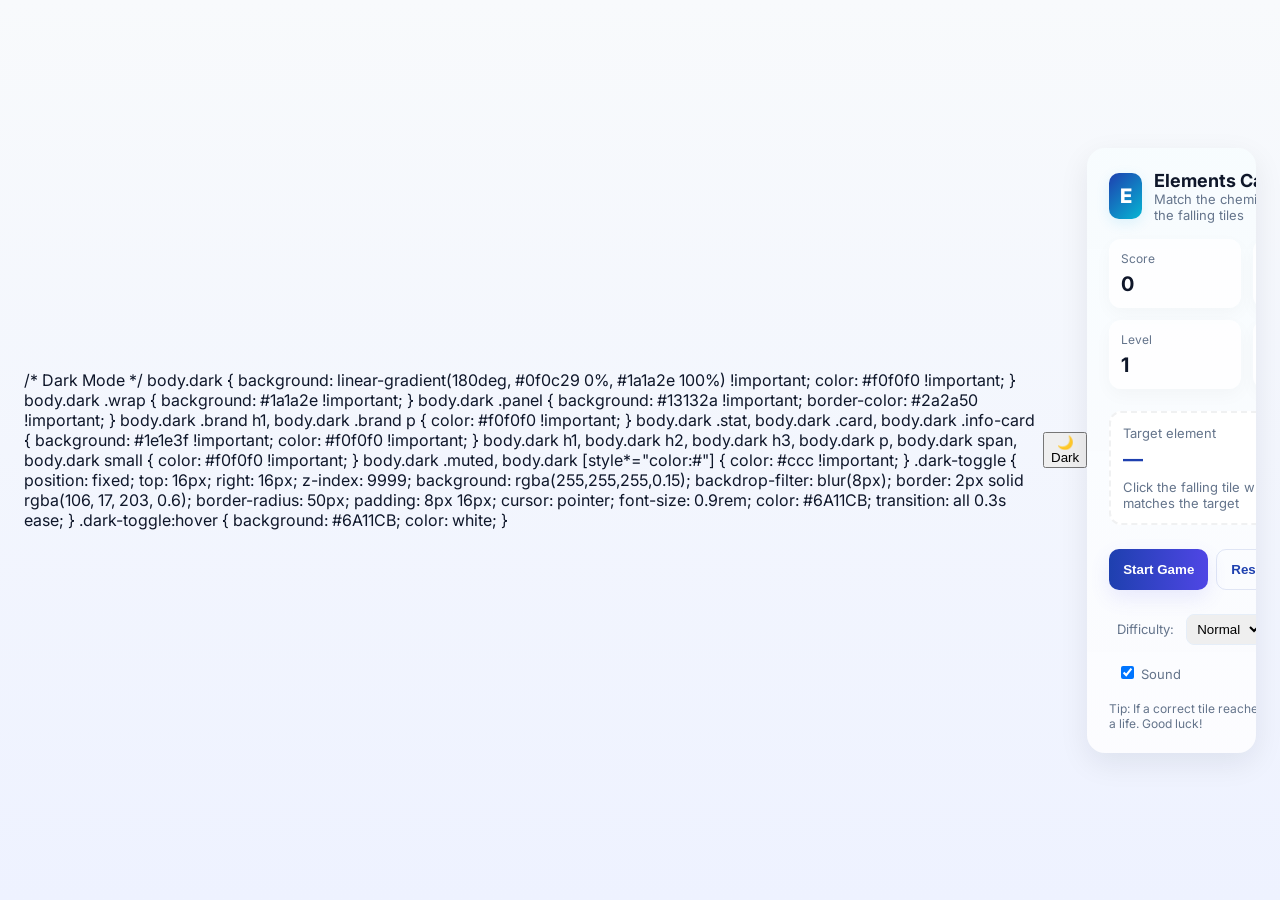
==== atom.html @ 9098b1c4 "Add dark mode toggle functionality to atom.html" ====
<!-- Save as physics-elements-game.html -->
<!DOCTYPE html>
<html lang="en">
<head>
  <meta charset="utf-8" />
  <meta name="viewport" content="width=device-width,initial-scale=1" />
  <title>Elements Catcher — STEM Game</title>

  <!-- Google font -->
  <link href="https://fonts.googleapis.com/css2?family=Inter:wght@400;600;700&display=swap" rel="stylesheet">
/* Dark Mode */
body.dark { background: linear-gradient(180deg, #0f0c29 0%, #1a1a2e 100%) !important; color: #f0f0f0 !important; }
body.dark .wrap { background: #1a1a2e !important; }
body.dark .panel { background: #13132a !important; border-color: #2a2a50 !important; }
body.dark .brand h1, body.dark .brand p { color: #f0f0f0 !important; }
body.dark .stat, body.dark .card, body.dark .info-card { background: #1e1e3f !important; color: #f0f0f0 !important; }
body.dark h1, body.dark h2, body.dark h3, body.dark p, body.dark span, body.dark small { color: #f0f0f0 !important; }
body.dark .muted, body.dark [style*="color:#"] { color: #ccc !important; }

.dark-toggle {
  position: fixed;
  top: 16px;
  right: 16px;
  z-index: 9999;
  background: rgba(255,255,255,0.15);
  backdrop-filter: blur(8px);
  border: 2px solid rgba(106, 17, 203, 0.6);
  border-radius: 50px;
  padding: 8px 16px;
  cursor: pointer;
  font-size: 0.9rem;
  color: #6A11CB;
  transition: all 0.3s ease;
}
.dark-toggle:hover { background: #6A11CB; color: white; }
 <style>
  :root{
    --bg:#f7fafc;
    --card:#ffffff;
    --primary:#1e40af;
    --accent:#06b6d4;
    --success:#16a34a;
    --danger:#ef4444;
    --muted:#64748b;
    --glass: rgba(255,255,255,0.8);
    --radius:14px;
  }
  *{box-sizing:border-box}
  body{
    margin:0;
    font-family:Inter,system-ui,Segoe UI,Roboto,sans-serif;
    background: linear-gradient(180deg,#f8fafc 0%, #eef2ff 100%);
    color:#0f172a;
    -webkit-font-smoothing:antialiased;
    -moz-osx-font-smoothing:grayscale;
    min-height:100vh;
    display:flex;
    align-items:center;
    justify-content:center;
    padding:24px;
  }

  .wrap{
    width:100%;
    max-width:1080px;
    background:var(--card);
    border-radius:18px;
    box-shadow:0 10px 30px rgba(16,24,40,0.08);
    overflow:hidden;
    display:grid;
    grid-template-columns: 320px 1fr;
    min-height:560px;
    animation: fadeIn 0.8s ease;
  }

  /* Left panel (info + controls) */
  .panel{
    padding:22px;
    background: linear-gradient(180deg, rgba(14,165,233,0.03), rgba(99,102,241,0.02));
    border-right:1px solid rgba(15,23,42,0.03);
    display:flex;
    flex-direction:column;
    gap:16px;
  }

  .brand{
    display:flex;
    gap:12px;
    align-items:center;
  }
  .logo {
    width:46px;
    height:46px;
    border-radius:10px;
    background:linear-gradient(135deg,var(--primary),var(--accent));
    display:flex;align-items:center;justify-content:center;color:white;font-weight:800;
    box-shadow:0 4px 14px rgba(14,165,233,0.12);
    font-size:20px;
    animation: pulse 2s infinite;
  }
  .brand h1{font-size:18px;margin:0}
  .brand p{margin:0;color:var(--muted);font-size:13px}

  .stats{
    display:grid;
    grid-template-columns:1fr 1fr;
    gap:12px;
  }
  .stat{
    background:var(--glass);
    padding:12px;border-radius:12px;
    box-shadow:0 6px 18px rgba(2,6,23,0.03);
    transition: transform 0.3s;
  }
  .stat:hover { transform: scale(1.05); }
  .stat small{display:block;color:var(--muted);font-size:12px}
  .stat strong{display:block;font-size:20px;margin-top:6px}

  .targetBox{
    margin-top:6px;
    padding:12px;border-radius:12px;background:#fff;border:2px dashed rgba(15,23,42,0.06);
    animation: glow 2s infinite alternate;
  }
  .targetLabel{font-size:13px;color:var(--muted)}
  .targetName{font-weight:700;font-size:20px;margin-top:6px;color:var(--primary)}

  .controls{margin-top:auto;display:flex;gap:10px;flex-direction:column}
  .btn{
    border:0;padding:12px 14px;border-radius:10px;font-weight:600;cursor:pointer;
    background:linear-gradient(90deg,var(--primary),#4f46e5);color:white;
    box-shadow:0 8px 20px rgba(99,102,241,0.12);
    transition: transform 0.2s ease, box-shadow 0.2s ease;
  }
  .btn:hover{ transform: translateY(-3px); box-shadow:0 12px 22px rgba(99,102,241,0.25); }
  .btn.secondary{
    background:transparent;color:var(--primary);border:1px solid rgba(30,64,175,0.12);
    box-shadow:none;font-weight:600;
  }
  .small{
    font-size:13px;color:var(--muted);
    background:transparent;border-radius:8px;padding:8px;
  }

  /* Right panel (canvas area + game info) */
  .stage{
    padding:20px;
    display:flex;
    flex-direction:column;
    gap:12px;
  }
  .headerRow{display:flex;justify-content:space-between;align-items:center;gap:12px}
  .headerRow h2{margin:0;font-size:20px}
  .headerRow p{margin:0;color:var(--muted);font-size:13px}

  .canvasWrap{
    flex:1;
    display:flex;
    align-items:center;
    justify-content:center;
    border-radius:12px;
    background: linear-gradient(180deg,#ffffff, #fbfdff);
    border:1px solid rgba(2,6,23,0.03);
    position:relative;
    overflow:hidden;
    box-shadow: inset 0 0 15px rgba(0,0,0,0.05);
    transition: transform 0.3s ease;
  }
  .canvasWrap:hover { transform: scale(1.01); }

  canvas{
    width:100%;
    height:100%;
    max-width:1000px;
    max-height:520px;
    display:block;
  }

  .legend{
    display:flex;gap:10px;align-items:center;color:var(--muted);font-size:13px;
  }
  .badge{display:inline-flex;padding:6px 10px;border-radius:999px;background:#f1f5f9;color:#0f172a;font-weight:700}

  .footerNote{font-size:12px;color:var(--muted);margin-top:8px}

  /* Floating XP / Feedback */
  .floating-text {
    position: absolute;
    font-size: 16px;
    font-weight: bold;
    color: var(--success);
    animation: floatUp 1s ease forwards;
  }
  .floating-text.wrong { color: var(--danger); }

  /* Animations */
  @keyframes fadeIn {
    from { opacity:0; transform:translateY(20px); }
    to { opacity:1; transform:translateY(0); }
  }
  @keyframes glow {
    from { box-shadow:0 0 6px var(--accent); }
    to { box-shadow:0 0 18px var(--primary); }
  }
  @keyframes pulse {
    0%,100% { transform:scale(1); }
    50% { transform:scale(1.1); }
  }
  @keyframes floatUp {
    0% { transform:translateY(0); opacity:1; }
    100% { transform:translateY(-40px); opacity:0; }
  }
</style>

</head>
<body>
  <button class="dark-toggle" onclick="toggleDarkMode()" id="darkBtn">🌙 Dark</button>
  <div class="wrap" role="application" aria-label="Elements Catcher game">
    <!-- left panel -->
    <aside class="panel" aria-hidden="false">
      <div class="brand">
        <div class="logo">E</div>
        <div>
          <h1>Elements Catcher</h1>
          <p>Match the chemical symbol shown to the falling tiles</p>
        </div>
      </div>

      <div class="stats">
        <div class="stat">
          <small>Score</small>
          <strong id="score">0</strong>
        </div>
        <div class="stat">
          <small>Lives</small>
          <strong id="lives">3</strong>
        </div>
        <div class="stat">
          <small>Level</small>
          <strong id="level">1</strong>
        </div>
        <div class="stat">
          <small>High Score</small>
          <strong id="highscore">0</strong>
        </div>
      </div>

      <div class="targetBox" aria-live="polite">
        <div class="targetLabel">Target element</div>
        <div class="targetName" id="targetName">—</div>
        <div style="margin-top:8px;color:var(--muted);font-size:13px">Click the falling tile whose symbol matches the target</div>
      </div>

      <div style="display:flex;gap:8px;margin-top:8px;">
        <button class="btn" id="startBtn">Start Game</button>
        <button class="btn secondary" id="resetBtn">Reset</button>
      </div>

      <div class="controls">
        <div class="small">Difficulty: <select id="difficulty" style="margin-left:8px;padding:6px;border-radius:8px;border:1px solid #e6eef8">
          <option value="easy">Easy</option>
          <option value="normal" selected>Normal</option>
          <option value="hard">Hard</option>
        </select></div>

        <div>
          <label class="small"><input type="checkbox" id="soundToggle" checked> Sound</label>
        </div>

        <div class="footerNote">Tip: If a correct tile reaches the bottom, you lose a life. Good luck!</div>
      </div>
    </aside>

    <!-- right stage -->
    <main class="stage">
      <div class="headerRow">
        <h2>Forces & Elements — Mini Game</h2>
        <p class="legend"><span class="badge">XP</span> Earn XP on correct matches</p>
      </div>

      <div class="canvasWrap" id="canvasWrap">
        <!-- Canvas will be appended here by JS -->
      </div>

      <div style="display:flex;justify-content:space-between;align-items:center">
        <div style="color:var(--muted);font-size:13px">Click tiles to select them. Complete levels to increase speed.</div>
        <div id="statusMsg" style="font-weight:600;color:var(--muted)"></div>
      </div>
    </main>
  </div>

  <script>
(function(){
  const ELEMENTS = [
    {name:'Hydrogen', sym:'H'},
    {name:'Helium', sym:'He'},
    {name:'Carbon', sym:'C'},
    {name:'Nitrogen', sym:'N'},
    {name:'Oxygen', sym:'O'},
    {name:'Sodium', sym:'Na'},
    {name:'Magnesium', sym:'Mg'},
    {name:'Aluminium', sym:'Al'},
    {name:'Silicon', sym:'Si'},
    {name:'Phosphorus', sym:'P'},
    {name:'Sulfur', sym:'S'},
    {name:'Chlorine', sym:'Cl'},
    {name:'Potassium', sym:'K'},
    {name:'Calcium', sym:'Ca'},
    {name:'Iron', sym:'Fe'},
    {name:'Copper', sym:'Cu'},
    {name:'Zinc', sym:'Zn'},
    {name:'Silver', sym:'Ag'},
    {name:'Gold', sym:'Au'}
  ];

  const startBtn = document.getElementById('startBtn');
  const resetBtn = document.getElementById('resetBtn');
  const difficultySel = document.getElementById('difficulty');
  const soundToggle = document.getElementById('soundToggle');
  const scoreEl = document.getElementById('score');
  const livesEl = document.getElementById('lives');
  const levelEl = document.getElementById('level');
  const targetNameEl = document.getElementById('targetName');
  const highscoreEl = document.getElementById('highscore');
  const statusMsg = document.getElementById('statusMsg');
  const canvasWrap = document.getElementById('canvasWrap');

  let canvas, ctx, W=900, H=520;
  let running=false, elements=[], target=null;
  let score=0, lives=3, level=1;
  let spawnTimer=0, spawnRate=80, gravity=1.0;
  let animationId;
  let highscore = Number(localStorage.getItem('elements_highscore')||0);
  highscoreEl.textContent = highscore;

  // --- Sounds ---
  const audioCtx = (window.AudioContext||window.webkitAudioContext) ? new (window.AudioContext||window.webkitAudioContext)() : null;
  function playBeep(freq=440, dur=0.2, vol=0.5){
    if(!audioCtx || !soundToggle.checked) return;
    const osc = audioCtx.createOscillator();
    const gain = audioCtx.createGain();
    osc.type = 'sine';
    osc.frequency.value = freq;
    gain.gain.value = vol;
    osc.connect(gain); gain.connect(audioCtx.destination);
    osc.start();
    gain.gain.exponentialRampToValueAtTime(0.001, audioCtx.currentTime + dur);
    setTimeout(()=>osc.stop(), dur*1000);
  }
  function successSound(){ playBeep(800,0.15,0.5); }
  function errorSound(){ playBeep(180,0.25,0.6); }
  function levelUpSound(){ playBeep(1000,0.25,0.6); playBeep(1300,0.2,0.5); }
  function gameOverSound(){ playBeep(100,0.5,0.7); }

  // --- Floating messages ---
  let floatTexts=[];
  function addFloatText(text,x,y,color="#16a34a"){
    floatTexts.push({text,x,y,alpha:1,color});
  }
  function drawFloatTexts(){
    for(let i=floatTexts.length-1;i>=0;i--){
      const ft=floatTexts[i];
      ctx.globalAlpha=ft.alpha;
      ctx.fillStyle=ft.color;
      ctx.font="16px Inter,sans-serif";
      ctx.fillText(ft.text,ft.x,ft.y);
      ctx.globalAlpha=1;
      ft.y-=0.7; ft.alpha-=0.015;
      if(ft.alpha<=0) floatTexts.splice(i,1);
    }
  }

  // --- Utilities ---
  function pickRandom(arr){ return arr[Math.floor(Math.random()*arr.length)]; }
  function newTarget(){
  target = pickRandom(ELEMENTS);
  // Show ONLY the name (not the symbol)
  targetNameEl.textContent = target.name;
  statusMsg.textContent = `Catch only: ${target.name}!`;
}
    
  function createTile(sym){
    const w=100,h=80,x=Math.random()*(W-w-40)+20,y=-h-50;
    const speed=gravity+Math.random()*1.2+level*0.3;
    return {x,y,w,h,sym,speed};
  }
  function updateUI(){ scoreEl.textContent=score; livesEl.textContent=lives; levelEl.textContent=level; }

  // --- Game Flow ---
  function startGame(){
    if(running) return;
    score=0; lives=3; level=1; gravity=1.0; elements=[]; spawnTimer=0;
    ensureCanvas();
    running=true; newTarget();
    updateUI();
    startBtn.textContent="Playing...";
    startBtn.disabled=true;
    animationId=requestAnimationFrame(loop);
    statusMsg.textContent="Game started! Click the correct element!";
  }
  function resetGame(){
    running=false; cancelAnimationFrame(animationId);
    elements=[]; ctx && ctx.clearRect(0,0,W,H);
    score=0; lives=3; level=1;
    startBtn.textContent="Start Game"; startBtn.disabled=false;
    statusMsg.textContent="Game reset.";
    updateUI();
  }
  function gameOver(){
    running=false; cancelAnimationFrame(animationId);
    startBtn.textContent="Start Game"; startBtn.disabled=false;
    statusMsg.textContent="Game Over! Final Score: "+score;
    gameOverSound();
    if(score>highscore){ highscore=score; localStorage.setItem('elements_highscore',highscore); highscoreEl.textContent=highscore; }
  }
  function levelUp(){
    level++; gravity+=0.4;
    spawnRate=Math.max(25,spawnRate-10);
    statusMsg.textContent="Level Up! Speed increased!";
    levelUpSound();
    setTimeout(()=>statusMsg.textContent="",2000);
  }

  // --- Canvas ---
  function ensureCanvas(){
    if(canvas) return;
    canvas=document.createElement("canvas");
    canvas.width=W; canvas.height=H;
    ctx=canvas.getContext("2d");
    canvasWrap.appendChild(canvas);
    canvas.addEventListener("click",handleClick);
  }
  function drawTile(t){
    ctx.fillStyle="#fff";
    ctx.strokeStyle="#ddd";
    ctx.lineWidth=2;
    ctx.fillRect(t.x,t.y,t.w,t.h);
    ctx.strokeRect(t.x,t.y,t.w,t.h);
    ctx.fillStyle="#0f172a";
    ctx.font="bold 22px Inter,sans-serif";
    ctx.textAlign="center"; ctx.textBaseline="middle";
    ctx.fillText(t.sym,t.x+t.w/2,t.y+t.h/2);
  }
  function handleClick(e){
    if(!running) return;
    const rect=canvas.getBoundingClientRect();
    const x=(e.clientX-rect.left)*(canvas.width/rect.width);
    const y=(e.clientY-rect.top)*(canvas.height/rect.height);
    for(let i=elements.length-1;i>=0;i--){
      const t=elements[i];
      if(x>=t.x && x<=t.x+t.w && y>=t.y && y<=t.y+t.h){
        elements.splice(i,1);
        if(t.sym===target.sym){
          score+=10; successSound();
          addFloatText("+10 XP",t.x+t.w/2,t.y,"#16a34a");
          statusMsg.textContent=`✅ Correct! That was ${target.name}`;
          newTarget();
          if(score>=level*50) levelUp();
        }else{
          lives--; errorSound();
          addFloatText("Wrong!",t.x+t.w/2,t.y,"#ef4444");
          statusMsg.textContent=`❌ Oops! That was ${t.sym}`;
          if(lives<=0) return gameOver();
        }
        updateUI(); break;
      }
    }
  }

  // --- Loop ---
  function loop(){
    if(!running) return;
    ctx.clearRect(0,0,W,H);
    spawnTimer--;
    if(spawnTimer<=0){
      elements.push(createTile(Math.random()<0.3?target.sym:pickRandom(ELEMENTS).sym));
      spawnTimer=spawnRate;
    }
    for(let i=elements.length-1;i>=0;i--){
      const t=elements[i]; t.y+=t.speed;
      if(t.y>H-10){
        if(t.sym===target.sym){ lives--; errorSound(); statusMsg.textContent=`⚠️ Missed ${target.name}!`; if(lives<=0){ updateUI(); return gameOver(); } newTarget();}
        elements.splice(i,1);
      }
    }
    elements.forEach(drawTile);
    drawFloatTexts();
    updateUI();
    animationId=requestAnimationFrame(loop);
  }

  // --- Wire buttons ---
  startBtn.addEventListener("click",()=>{ if(audioCtx && audioCtx.state==="suspended"){ audioCtx.resume(); } startGame(); });
  resetBtn.addEventListener("click",()=>resetGame());

  // Init
  updateUI(); statusMsg.textContent="Ready — press Start";
})();
function toggleDarkMode() {
  document.body.classList.toggle('dark');
  const isDark = document.body.classList.contains('dark');
  localStorage.setItem('darkMode', isDark);
  document.getElementById('darkBtn').textContent = isDark ? '☀️ Light' : '🌙 Dark';
}
if (localStorage.getItem('darkMode') === 'true') {
  document.body.classList.add('dark');
  document.getElementById('darkBtn').textContent = '☀️ Light';
}
</script>

</body>
</html>
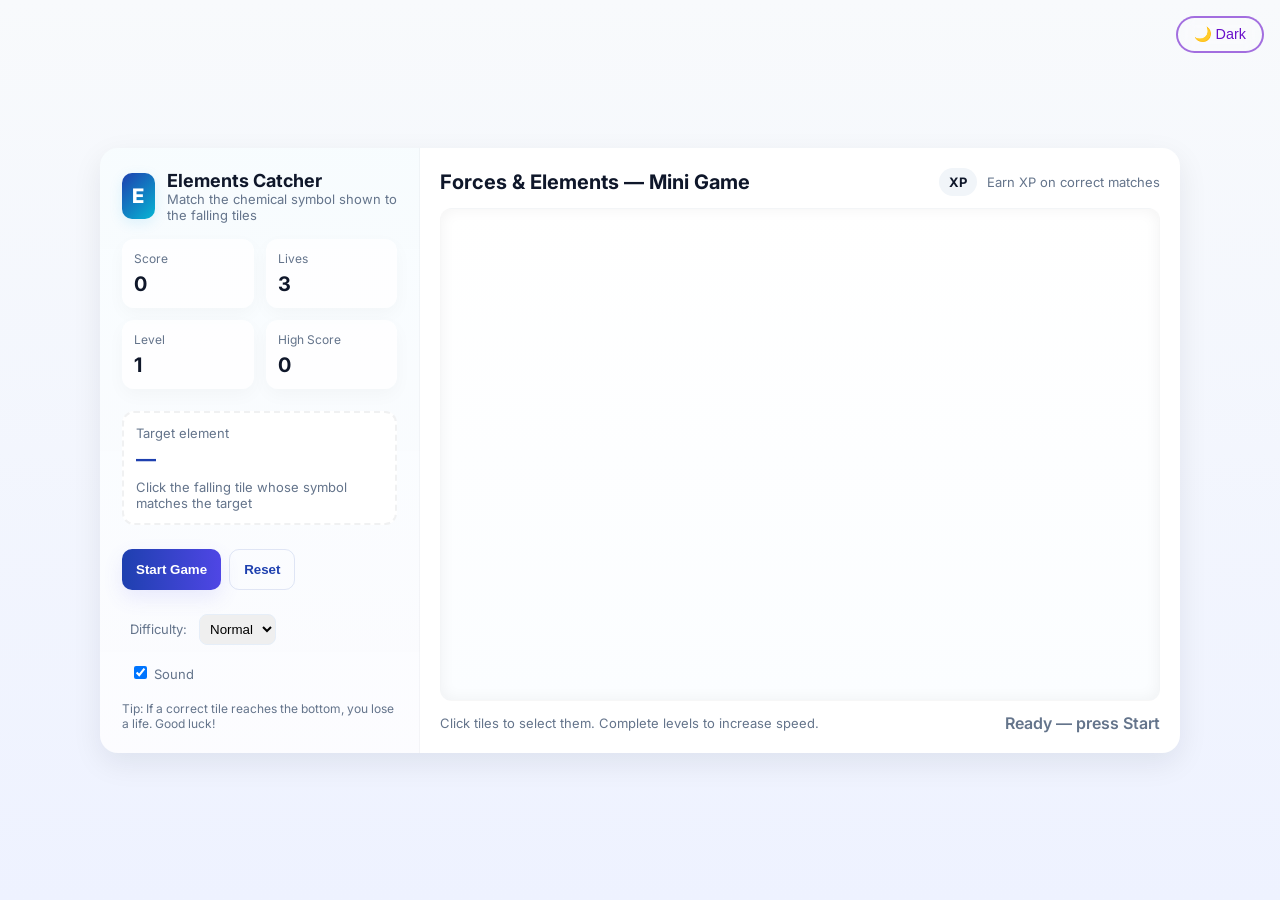
==== commit c951d286: "Update atom.html" ====
--- a/atom.html
+++ b/atom.html
@@ -8,7 +8,184 @@
 
   <!-- Google font -->
   <link href="https://fonts.googleapis.com/css2?family=Inter:wght@400;600;700&display=swap" rel="stylesheet">
-/* Dark Mode */
+
+ <style>
+  :root{
+    --bg:#f7fafc;
+    --card:#ffffff;
+    --primary:#1e40af;
+    --accent:#06b6d4;
+    --success:#16a34a;
+    --danger:#ef4444;
+    --muted:#64748b;
+    --glass: rgba(255,255,255,0.8);
+    --radius:14px;
+  }
+  *{box-sizing:border-box}
+  body{
+    margin:0;
+    font-family:Inter,system-ui,Segoe UI,Roboto,sans-serif;
+    background: linear-gradient(180deg,#f8fafc 0%, #eef2ff 100%);
+    color:#0f172a;
+    -webkit-font-smoothing:antialiased;
+    -moz-osx-font-smoothing:grayscale;
+    min-height:100vh;
+    display:flex;
+    align-items:center;
+    justify-content:center;
+    padding:24px;
+  }
+
+  .wrap{
+    width:100%;
+    max-width:1080px;
+    background:var(--card);
+    border-radius:18px;
+    box-shadow:0 10px 30px rgba(16,24,40,0.08);
+    overflow:hidden;
+    display:grid;
+    grid-template-columns: 320px 1fr;
+    min-height:560px;
+    animation: fadeIn 0.8s ease;
+  }
+
+  /* Left panel (info + controls) */
+  .panel{
+    padding:22px;
+    background: linear-gradient(180deg, rgba(14,165,233,0.03), rgba(99,102,241,0.02));
+    border-right:1px solid rgba(15,23,42,0.03);
+    display:flex;
+    flex-direction:column;
+    gap:16px;
+  }
+
+  .brand{
+    display:flex;
+    gap:12px;
+    align-items:center;
+  }
+  .logo {
+    width:46px;
+    height:46px;
+    border-radius:10px;
+    background:linear-gradient(135deg,var(--primary),var(--accent));
+    display:flex;align-items:center;justify-content:center;color:white;font-weight:800;
+    box-shadow:0 4px 14px rgba(14,165,233,0.12);
+    font-size:20px;
+    animation: pulse 2s infinite;
+  }
+  .brand h1{font-size:18px;margin:0}
+  .brand p{margin:0;color:var(--muted);font-size:13px}
+
+  .stats{
+    display:grid;
+    grid-template-columns:1fr 1fr;
+    gap:12px;
+  }
+  .stat{
+    background:var(--glass);
+    padding:12px;border-radius:12px;
+    box-shadow:0 6px 18px rgba(2,6,23,0.03);
+    transition: transform 0.3s;
+  }
+  .stat:hover { transform: scale(1.05); }
+  .stat small{display:block;color:var(--muted);font-size:12px}
+  .stat strong{display:block;font-size:20px;margin-top:6px}
+
+  .targetBox{
+    margin-top:6px;
+    padding:12px;border-radius:12px;background:#fff;border:2px dashed rgba(15,23,42,0.06);
+    animation: glow 2s infinite alternate;
+  }
+  .targetLabel{font-size:13px;color:var(--muted)}
+  .targetName{font-weight:700;font-size:20px;margin-top:6px;color:var(--primary)}
+
+  .controls{margin-top:auto;display:flex;gap:10px;flex-direction:column}
+  .btn{
+    border:0;padding:12px 14px;border-radius:10px;font-weight:600;cursor:pointer;
+    background:linear-gradient(90deg,var(--primary),#4f46e5);color:white;
+    box-shadow:0 8px 20px rgba(99,102,241,0.12);
+    transition: transform 0.2s ease, box-shadow 0.2s ease;
+  }
+  .btn:hover{ transform: translateY(-3px); box-shadow:0 12px 22px rgba(99,102,241,0.25); }
+  .btn.secondary{
+    background:transparent;color:var(--primary);border:1px solid rgba(30,64,175,0.12);
+    box-shadow:none;font-weight:600;
+  }
+  .small{
+    font-size:13px;color:var(--muted);
+    background:transparent;border-radius:8px;padding:8px;
+  }
+
+  /* Right panel (canvas area + game info) */
+  .stage{
+    padding:20px;
+    display:flex;
+    flex-direction:column;
+    gap:12px;
+  }
+  .headerRow{display:flex;justify-content:space-between;align-items:center;gap:12px}
+  .headerRow h2{margin:0;font-size:20px}
+  .headerRow p{margin:0;color:var(--muted);font-size:13px}
+
+  .canvasWrap{
+    flex:1;
+    display:flex;
+    align-items:center;
+    justify-content:center;
+    border-radius:12px;
+    background: linear-gradient(180deg,#ffffff, #fbfdff);
+    border:1px solid rgba(2,6,23,0.03);
+    position:relative;
+    overflow:hidden;
+    box-shadow: inset 0 0 15px rgba(0,0,0,0.05);
+    transition: transform 0.3s ease;
+  }
+  .canvasWrap:hover { transform: scale(1.01); }
+
+  canvas{
+    width:100%;
+    height:100%;
+    max-width:1000px;
+    max-height:520px;
+    display:block;
+  }
+
+  .legend{
+    display:flex;gap:10px;align-items:center;color:var(--muted);font-size:13px;
+  }
+  .badge{display:inline-flex;padding:6px 10px;border-radius:999px;background:#f1f5f9;color:#0f172a;font-weight:700}
+
+  .footerNote{font-size:12px;color:var(--muted);margin-top:8px}
+
+  /* Floating XP / Feedback */
+  .floating-text {
+    position: absolute;
+    font-size: 16px;
+    font-weight: bold;
+    color: var(--success);
+    animation: floatUp 1s ease forwards;
+  }
+  .floating-text.wrong { color: var(--danger); }
+
+  /* Animations */
+  @keyframes fadeIn {
+    from { opacity:0; transform:translateY(20px); }
+    to { opacity:1; transform:translateY(0); }
+  }
+  @keyframes glow {
+    from { box-shadow:0 0 6px var(--accent); }
+    to { box-shadow:0 0 18px var(--primary); }
+  }
+  @keyframes pulse {
+    0%,100% { transform:scale(1); }
+    50% { transform:scale(1.1); }
+  }
+  @keyframes floatUp {
+    0% { transform:translateY(0); opacity:1; }
+    100% { transform:translateY(-40px); opacity:0; }
+  }
+   /* Dark Mode */
 body.dark { background: linear-gradient(180deg, #0f0c29 0%, #1a1a2e 100%) !important; color: #f0f0f0 !important; }
 body.dark .wrap { background: #1a1a2e !important; }
 body.dark .panel { background: #13132a !important; border-color: #2a2a50 !important; }
@@ -33,182 +210,6 @@
   transition: all 0.3s ease;
 }
 .dark-toggle:hover { background: #6A11CB; color: white; }
- <style>
-  :root{
-    --bg:#f7fafc;
-    --card:#ffffff;
-    --primary:#1e40af;
-    --accent:#06b6d4;
-    --success:#16a34a;
-    --danger:#ef4444;
-    --muted:#64748b;
-    --glass: rgba(255,255,255,0.8);
-    --radius:14px;
-  }
-  *{box-sizing:border-box}
-  body{
-    margin:0;
-    font-family:Inter,system-ui,Segoe UI,Roboto,sans-serif;
-    background: linear-gradient(180deg,#f8fafc 0%, #eef2ff 100%);
-    color:#0f172a;
-    -webkit-font-smoothing:antialiased;
-    -moz-osx-font-smoothing:grayscale;
-    min-height:100vh;
-    display:flex;
-    align-items:center;
-    justify-content:center;
-    padding:24px;
-  }
-
-  .wrap{
-    width:100%;
-    max-width:1080px;
-    background:var(--card);
-    border-radius:18px;
-    box-shadow:0 10px 30px rgba(16,24,40,0.08);
-    overflow:hidden;
-    display:grid;
-    grid-template-columns: 320px 1fr;
-    min-height:560px;
-    animation: fadeIn 0.8s ease;
-  }
-
-  /* Left panel (info + controls) */
-  .panel{
-    padding:22px;
-    background: linear-gradient(180deg, rgba(14,165,233,0.03), rgba(99,102,241,0.02));
-    border-right:1px solid rgba(15,23,42,0.03);
-    display:flex;
-    flex-direction:column;
-    gap:16px;
-  }
-
-  .brand{
-    display:flex;
-    gap:12px;
-    align-items:center;
-  }
-  .logo {
-    width:46px;
-    height:46px;
-    border-radius:10px;
-    background:linear-gradient(135deg,var(--primary),var(--accent));
-    display:flex;align-items:center;justify-content:center;color:white;font-weight:800;
-    box-shadow:0 4px 14px rgba(14,165,233,0.12);
-    font-size:20px;
-    animation: pulse 2s infinite;
-  }
-  .brand h1{font-size:18px;margin:0}
-  .brand p{margin:0;color:var(--muted);font-size:13px}
-
-  .stats{
-    display:grid;
-    grid-template-columns:1fr 1fr;
-    gap:12px;
-  }
-  .stat{
-    background:var(--glass);
-    padding:12px;border-radius:12px;
-    box-shadow:0 6px 18px rgba(2,6,23,0.03);
-    transition: transform 0.3s;
-  }
-  .stat:hover { transform: scale(1.05); }
-  .stat small{display:block;color:var(--muted);font-size:12px}
-  .stat strong{display:block;font-size:20px;margin-top:6px}
-
-  .targetBox{
-    margin-top:6px;
-    padding:12px;border-radius:12px;background:#fff;border:2px dashed rgba(15,23,42,0.06);
-    animation: glow 2s infinite alternate;
-  }
-  .targetLabel{font-size:13px;color:var(--muted)}
-  .targetName{font-weight:700;font-size:20px;margin-top:6px;color:var(--primary)}
-
-  .controls{margin-top:auto;display:flex;gap:10px;flex-direction:column}
-  .btn{
-    border:0;padding:12px 14px;border-radius:10px;font-weight:600;cursor:pointer;
-    background:linear-gradient(90deg,var(--primary),#4f46e5);color:white;
-    box-shadow:0 8px 20px rgba(99,102,241,0.12);
-    transition: transform 0.2s ease, box-shadow 0.2s ease;
-  }
-  .btn:hover{ transform: translateY(-3px); box-shadow:0 12px 22px rgba(99,102,241,0.25); }
-  .btn.secondary{
-    background:transparent;color:var(--primary);border:1px solid rgba(30,64,175,0.12);
-    box-shadow:none;font-weight:600;
-  }
-  .small{
-    font-size:13px;color:var(--muted);
-    background:transparent;border-radius:8px;padding:8px;
-  }
-
-  /* Right panel (canvas area + game info) */
-  .stage{
-    padding:20px;
-    display:flex;
-    flex-direction:column;
-    gap:12px;
-  }
-  .headerRow{display:flex;justify-content:space-between;align-items:center;gap:12px}
-  .headerRow h2{margin:0;font-size:20px}
-  .headerRow p{margin:0;color:var(--muted);font-size:13px}
-
-  .canvasWrap{
-    flex:1;
-    display:flex;
-    align-items:center;
-    justify-content:center;
-    border-radius:12px;
-    background: linear-gradient(180deg,#ffffff, #fbfdff);
-    border:1px solid rgba(2,6,23,0.03);
-    position:relative;
-    overflow:hidden;
-    box-shadow: inset 0 0 15px rgba(0,0,0,0.05);
-    transition: transform 0.3s ease;
-  }
-  .canvasWrap:hover { transform: scale(1.01); }
-
-  canvas{
-    width:100%;
-    height:100%;
-    max-width:1000px;
-    max-height:520px;
-    display:block;
-  }
-
-  .legend{
-    display:flex;gap:10px;align-items:center;color:var(--muted);font-size:13px;
-  }
-  .badge{display:inline-flex;padding:6px 10px;border-radius:999px;background:#f1f5f9;color:#0f172a;font-weight:700}
-
-  .footerNote{font-size:12px;color:var(--muted);margin-top:8px}
-
-  /* Floating XP / Feedback */
-  .floating-text {
-    position: absolute;
-    font-size: 16px;
-    font-weight: bold;
-    color: var(--success);
-    animation: floatUp 1s ease forwards;
-  }
-  .floating-text.wrong { color: var(--danger); }
-
-  /* Animations */
-  @keyframes fadeIn {
-    from { opacity:0; transform:translateY(20px); }
-    to { opacity:1; transform:translateY(0); }
-  }
-  @keyframes glow {
-    from { box-shadow:0 0 6px var(--accent); }
-    to { box-shadow:0 0 18px var(--primary); }
-  }
-  @keyframes pulse {
-    0%,100% { transform:scale(1); }
-    50% { transform:scale(1.1); }
-  }
-  @keyframes floatUp {
-    0% { transform:translateY(0); opacity:1; }
-    100% { transform:translateY(-40px); opacity:0; }
-  }
 </style>
 
 </head>
